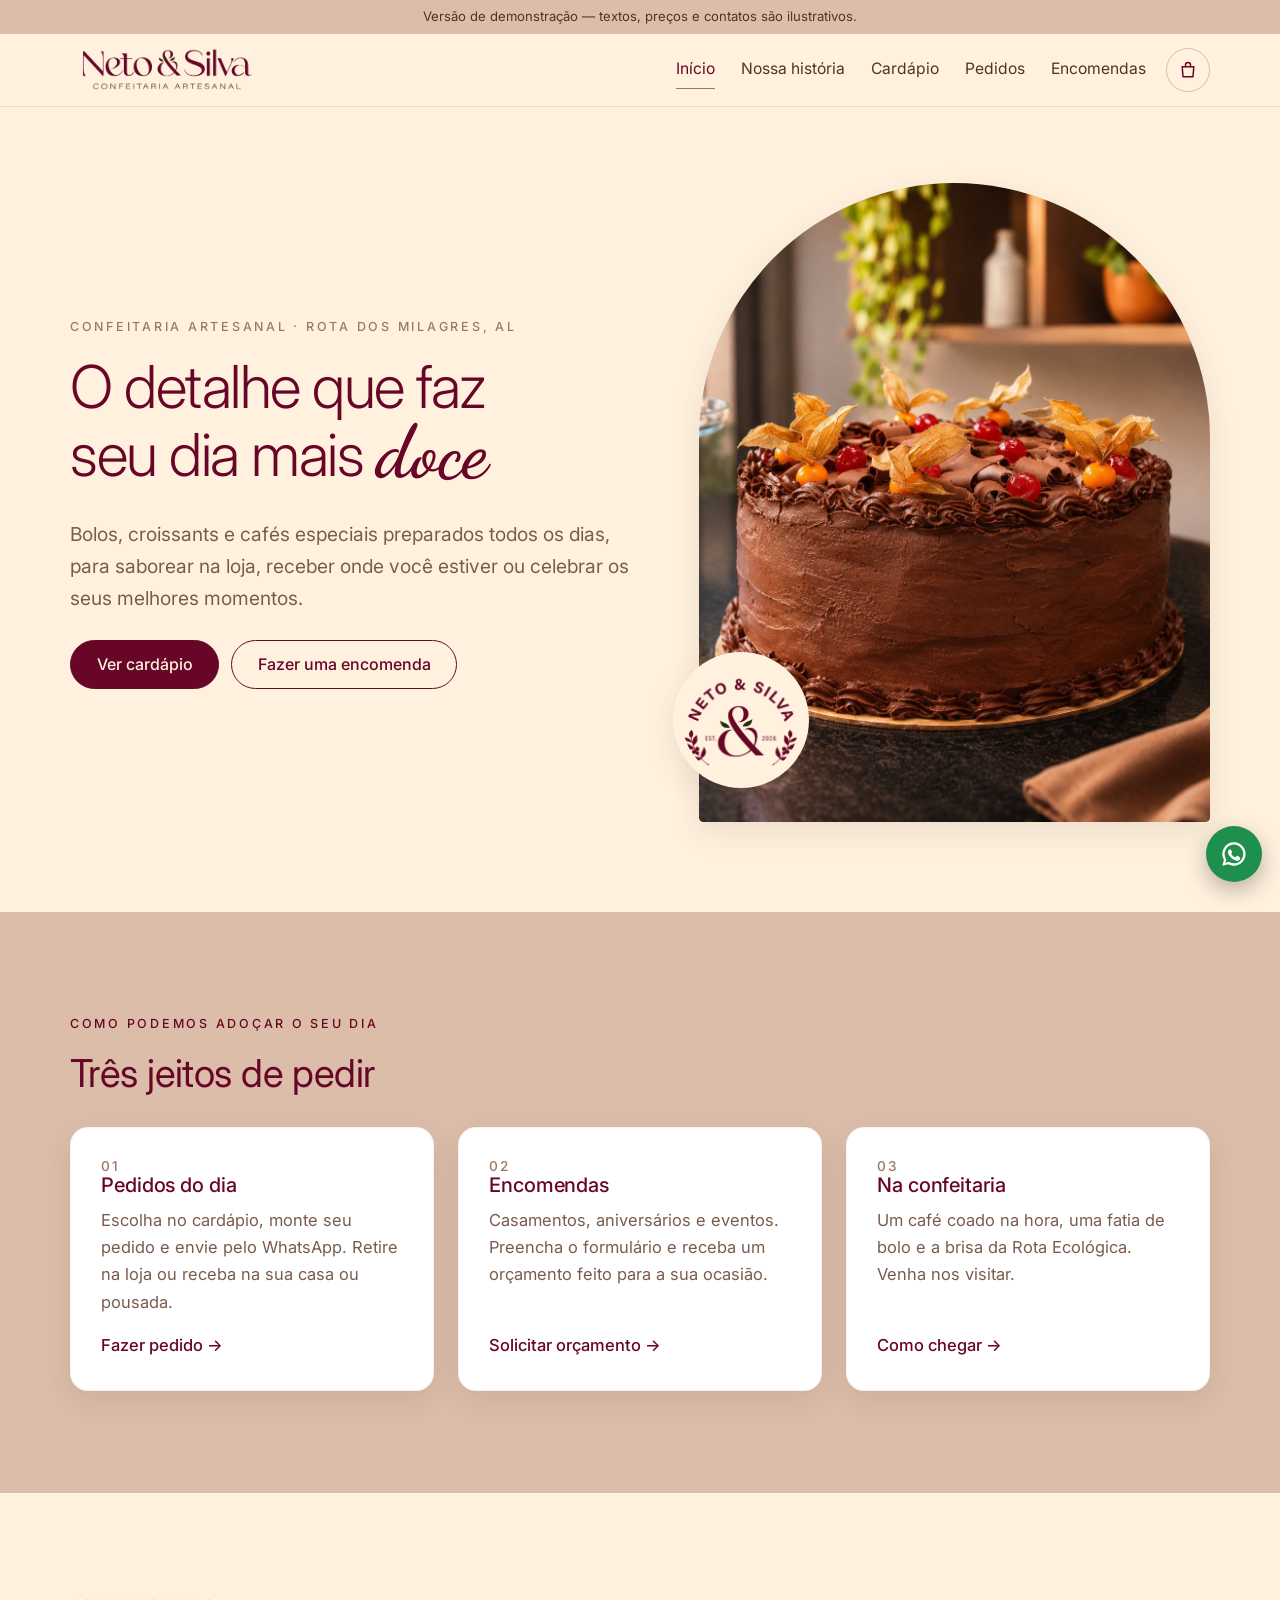
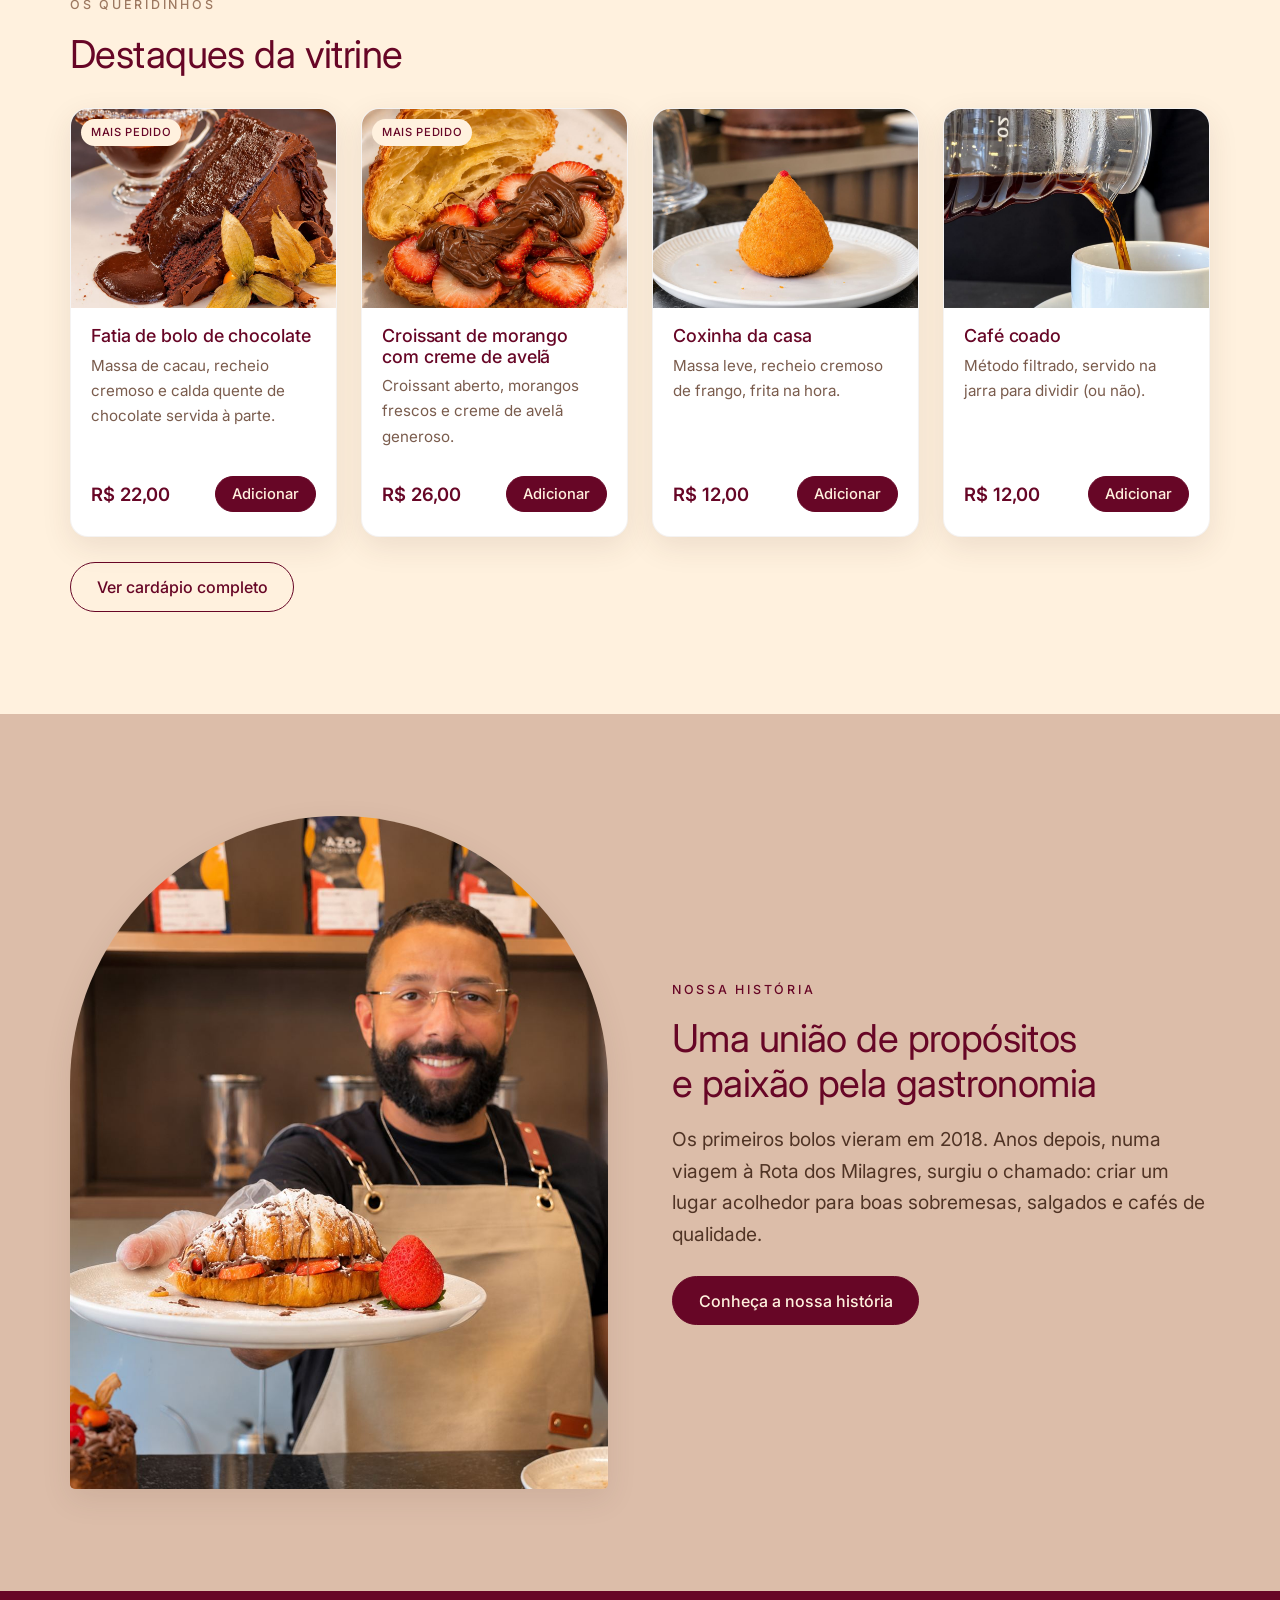
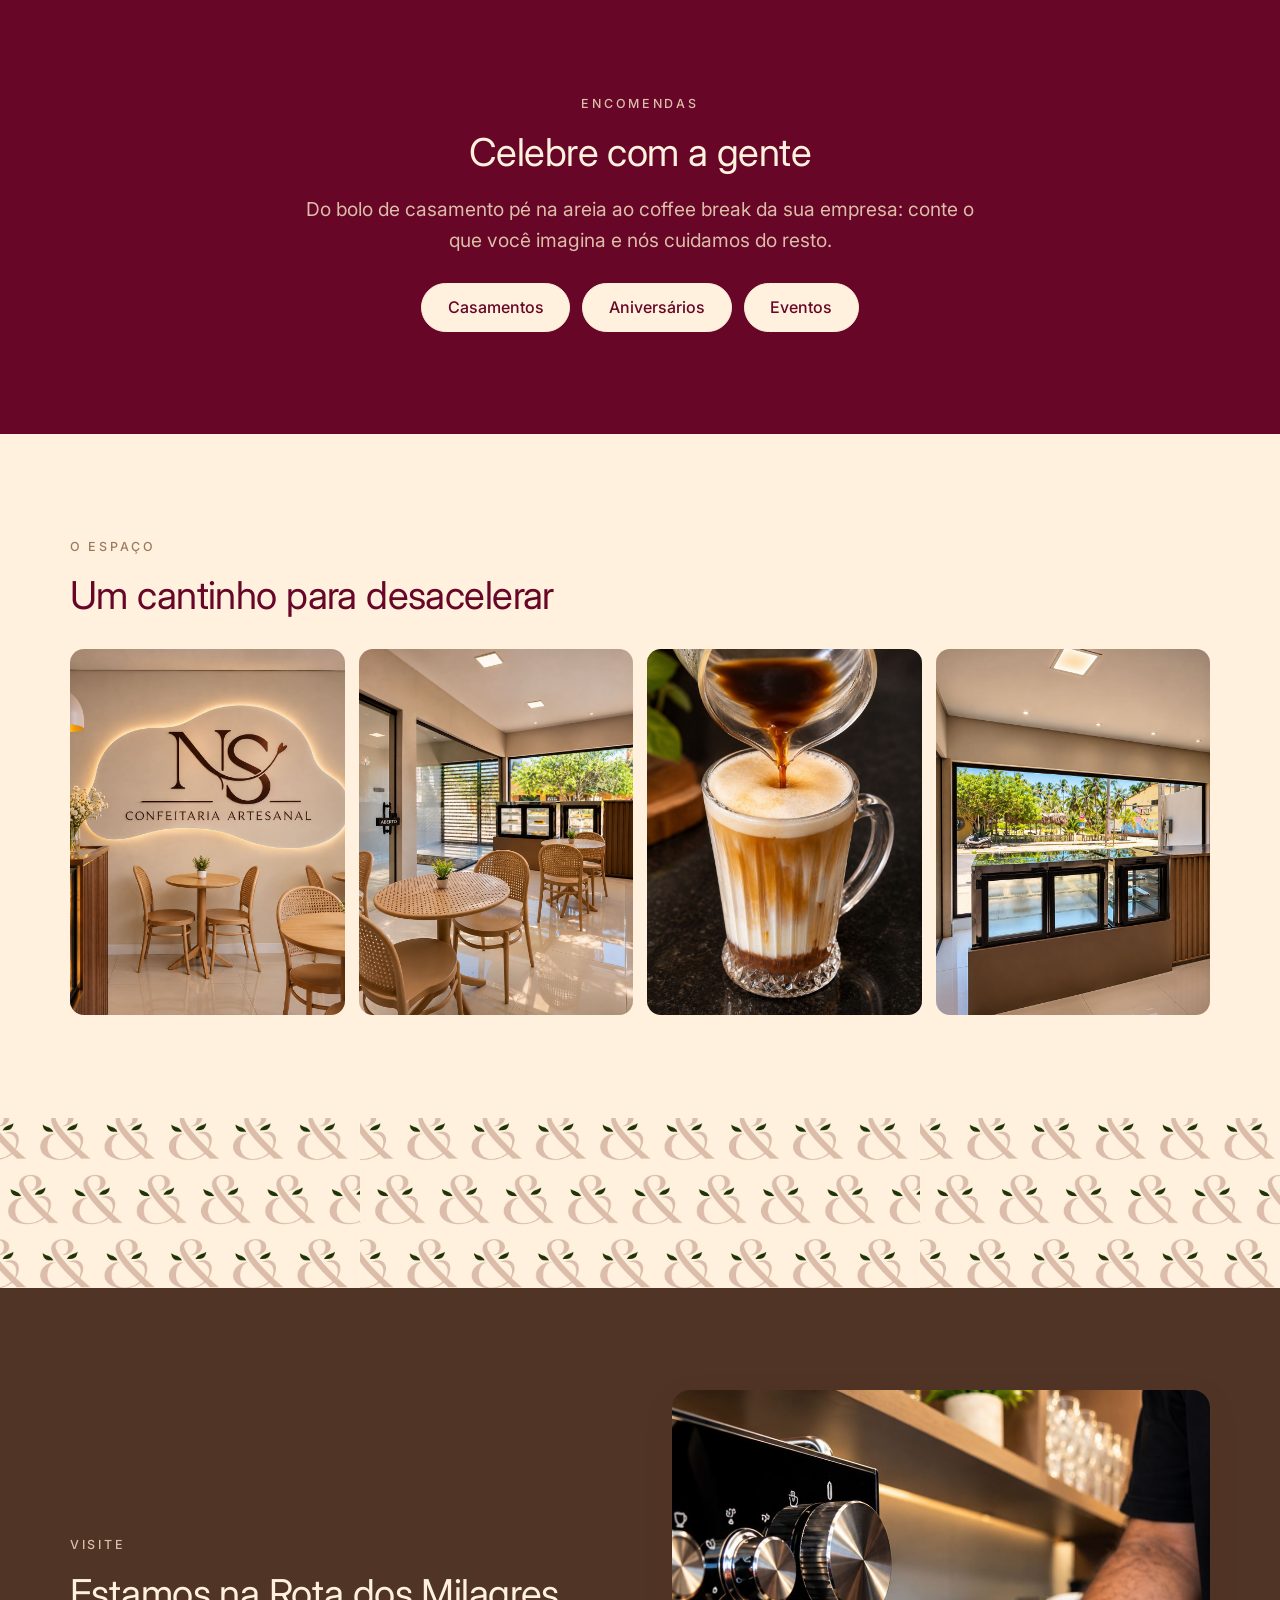
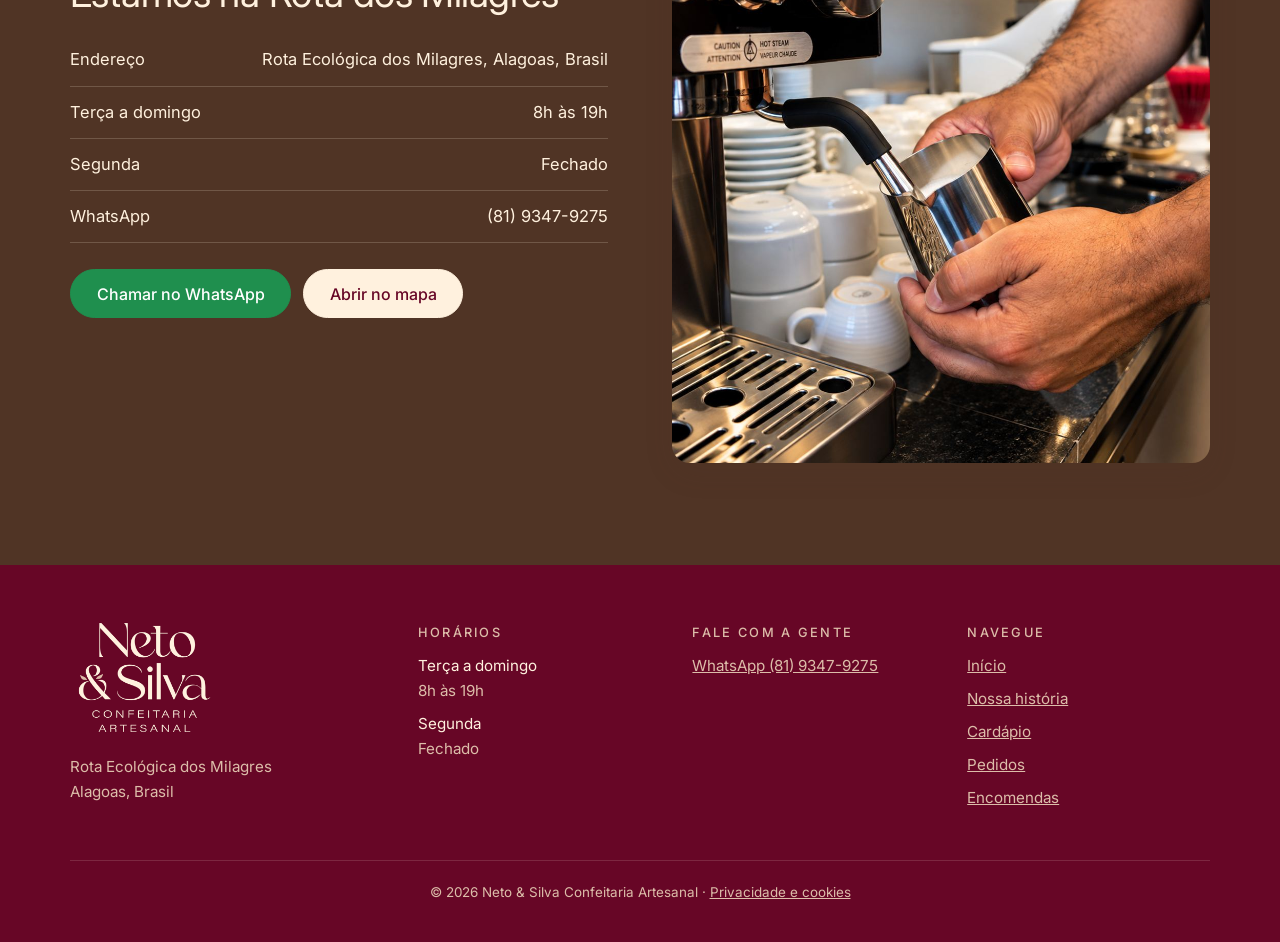
==== index.html @ ace1dc16 "Prévia do site Neto & Silva para aprovação Co-Authored-By: Claude <noreply@anthropic.com>" ====
<!DOCTYPE html>
<html lang="pt-BR">
<head>
  <meta charset="utf-8">
  <meta name="viewport" content="width=device-width, initial-scale=1">
  <meta name="robots" content="noindex, nofollow">
  <title>Neto &amp; Silva — Confeitaria Artesanal na Rota dos Milagres</title>
  <meta name="description" content="Confeitaria artesanal na Rota Ecológica dos Milagres, Alagoas. Bolos, croissants, cafés especiais, pedidos pelo WhatsApp e encomendas para casamentos, aniversários e eventos.">
  <meta property="og:title" content="Neto &amp; Silva — Confeitaria Artesanal">
  <meta property="og:description" content="O detalhe que faz seu dia mais doce. Bolos recheados, salgados e cafés na Rota dos Milagres.">
  <meta property="og:image" content="assets/img/bolo-decorado.jpg">
  <link rel="icon" href="assets/img/marca/selo-creme.png">
  <link rel="preconnect" href="https://fonts.googleapis.com">
  <link rel="preconnect" href="https://fonts.gstatic.com" crossorigin>
  <link href="https://fonts.googleapis.com/css2?family=Dancing+Script:wght@500;600&family=Inter:wght@300;400;500;600&display=swap" rel="stylesheet">
  <link rel="stylesheet" href="css/style.css">
</head>
<body data-pagina="inicio">
  <div id="cabecalho"></div>

  <main>
    <section class="hero">
      <div class="container hero__grade">
        <div>
          <p class="sobretitulo">Confeitaria artesanal · Rota dos Milagres, AL</p>
          <h1>O detalhe que faz seu dia mais <span class="script">doce</span></h1>
          <p class="lead">Bolos, croissants e cafés especiais preparados todos os dias, para saborear na loja, receber onde você estiver ou celebrar os seus melhores momentos.</p>
          <div class="botoes">
            <a class="btn" href="cardapio.html">Ver cardápio</a>
            <a class="btn btn--contorno" href="encomendas.html">Fazer uma encomenda</a>
          </div>
        </div>
        <div class="hero__foto">
          <img src="assets/img/bolo-decorado.jpg" alt="Bolo de chocolate decorado com frutas na vitrine da confeitaria" width="1199" height="1312">
          <img class="hero__selo" src="assets/img/marca/selo-creme.png" alt="" width="136" height="136">
        </div>
      </div>
    </section>

    <section class="secao secao--areia">
      <div class="container">
        <p class="sobretitulo">Como podemos adoçar o seu dia</p>
        <h2>Três jeitos de pedir</h2>
        <div class="grade grade--3" style="margin-top:32px">
          <a class="caminho" href="pedidos.html">
            <span class="caminho__num">01</span>
            <h3>Pedidos do dia</h3>
            <p>Escolha no cardápio, monte seu pedido e envie pelo WhatsApp. Retire na loja ou receba na sua casa ou pousada.</p>
            <span class="caminho__link">Fazer pedido →</span>
          </a>
          <a class="caminho" href="encomendas.html">
            <span class="caminho__num">02</span>
            <h3>Encomendas</h3>
            <p>Casamentos, aniversários e eventos. Preencha o formulário e receba um orçamento feito para a sua ocasião.</p>
            <span class="caminho__link">Solicitar orçamento →</span>
          </a>
          <a class="caminho" href="#visite">
            <span class="caminho__num">03</span>
            <h3>Na confeitaria</h3>
            <p>Um café coado na hora, uma fatia de bolo e a brisa da Rota Ecológica. Venha nos visitar.</p>
            <span class="caminho__link">Como chegar →</span>
          </a>
        </div>
      </div>
    </section>

    <section class="secao">
      <div class="container">
        <p class="sobretitulo">Os queridinhos</p>
        <h2>Destaques da vitrine</h2>
        <div id="destaques" class="grade grade--produtos" style="margin-top:32px"></div>
        <div class="botoes"><a class="btn btn--contorno" href="cardapio.html">Ver cardápio completo</a></div>
      </div>
    </section>

    <section class="secao secao--areia">
      <div class="container duas-colunas">
        <img class="arco" src="assets/img/retrato-confeiteiro.jpg" alt="Confeiteiro da Neto &amp; Silva apresentando um croissant com morangos" loading="lazy">
        <div>
          <p class="sobretitulo">Nossa história</p>
          <h2>Uma união de propósitos e paixão pela gastronomia</h2>
          <p class="lead">Os primeiros bolos vieram em 2018. Anos depois, numa viagem à Rota dos Milagres, surgiu o chamado: criar um lugar acolhedor para boas sobremesas, salgados e cafés de qualidade.</p>
          <div class="botoes"><a class="btn" href="historia.html">Conheça a nossa história</a></div>
        </div>
      </div>
    </section>

    <section class="secao secao--cacau">
      <div class="container centro">
        <p class="sobretitulo">Encomendas</p>
        <h2>Celebre com a gente</h2>
        <p class="lead">Do bolo de casamento pé na areia ao coffee break da sua empresa: conte o que você imagina e nós cuidamos do resto.</p>
        <div class="botoes">
          <a class="btn btn--claro" href="encomendas.html#casamento">Casamentos</a>
          <a class="btn btn--claro" href="encomendas.html#aniversario">Aniversários</a>
          <a class="btn btn--claro" href="encomendas.html#eventos">Eventos</a>
        </div>
      </div>
    </section>

    <section class="secao">
      <div class="container">
        <p class="sobretitulo">O espaço</p>
        <h2>Um cantinho para desacelerar</h2>
        <div class="galeria" style="margin-top:32px">
          <img src="assets/img/parede-ns.jpg" alt="Salão da confeitaria com o letreiro NS Confeitaria Artesanal" loading="lazy">
          <img src="assets/img/salao.jpg" alt="Mesas do salão com vista para o jardim" loading="lazy">
          <img src="assets/img/cafe-latte.jpg" alt="Café sendo servido em um latte" loading="lazy">
          <img src="assets/img/fachada.jpg" alt="Vitrine da confeitaria com vista para os coqueiros" loading="lazy">
        </div>
      </div>
    </section>

    <div class="faixa-estampa" role="presentation"></div>

    <section class="secao secao--grao" id="visite">
      <div class="container duas-colunas">
        <div>
          <p class="sobretitulo">Visite</p>
          <h2>Estamos na Rota dos Milagres</h2>
          <ul class="info-lista" id="info-visita"></ul>
          <div class="botoes">
            <a class="btn btn--whats" data-whats="Olá! Vim pelo site e gostaria de uma informação.">Chamar no WhatsApp</a>
            <a class="btn btn--claro" id="link-mapa" hidden target="_blank" rel="noopener">Abrir no mapa</a>
          </div>
        </div>
        <img src="assets/img/barista.jpg" alt="Barista preparando leite vaporizado na máquina de espresso" loading="lazy">
      </div>
    </section>
  </main>

  <div id="rodape"></div>
  <a id="barra-pedido" class="barra-pedido" href="pedidos.html" hidden><span data-resumo></span><span>Ver pedido</span></a>

  <script src="js/config.js"></script>
  <script src="js/data/cardapio.js"></script>
  <script src="js/app.js"></script>
  <script src="js/medicao.js"></script>
  <script src="js/cardapio.js"></script>
  <script>
    document.addEventListener("ns:pronto", () => {
      const c = NS.config;
      document.getElementById("info-visita").innerHTML =
        `<li><span>Endereço</span><span>${NS.esc(c.endereco.linha1)}, ${NS.esc(c.endereco.linha2)}</span></li>` +
        c.horarios.map((h) => `<li><span>${NS.esc(h.dias)}</span><span>${NS.esc(h.horas)}</span></li>`).join("") +
        `<li><span>WhatsApp</span><span>${NS.esc(c.contato.whatsappExibicao)}</span></li>`;
      const mapa = document.getElementById("link-mapa");
      if (c.endereco.mapaUrl) { mapa.href = c.endereco.mapaUrl; mapa.hidden = false; }
    });
  </script>
</body>
</html>
---- css/style.css ----
/* ==========================================================================
   Neto & Silva Confeitaria Artesanal — estilos
   Paleta, tipografia e logotipo conforme o Manual de Marca 2026
   (Studio Mari Cyrilo). Detalhes e substituições em docs/IDENTIDADE-VISUAL.md.
   ========================================================================== */
:root {
  /* Paleta oficial */
  --cereja: #670626;     /* Licor de Cereja — cor principal */
  --grao: #503425;       /* Grão Tostado */
  --latte: #9d7961;      /* Caffè Latte */
  --rosa: #dcbda9;       /* Merengue de Rosas */
  --creme: #fff1de;      /* Creme de Baunilha */
  /* Derivadas */
  --papel: var(--creme); /* fundo das páginas (igual ao fundo do logo) */
  --texto: var(--grao);
  --texto-suave: #7a5c4d;
  --verde-whats: #1f8f4e;
  --erro: #a3341f;

  /* Manual: Acumin Variable Concept (Adobe Fonts). Enquanto não houver kit
     da Adobe, o site usa Inter, a alternativa gratuita mais próxima. */
  --fonte-titulo: "acumin-variable-concept", "Inter", system-ui, -apple-system, "Segoe UI", sans-serif;
  --fonte-texto: "acumin-variable-concept", "Inter", system-ui, -apple-system, "Segoe UI", sans-serif;
  --fonte-destaque: "Dancing Script", cursive;

  --raio: 18px;
  --sombra: 0 10px 30px rgba(80, 52, 37, .10);
  --largura: 1140px;
}

*, *::before, *::after { box-sizing: border-box; }
html { scroll-behavior: smooth; }
body {
  margin: 0;
  background: var(--papel);
  color: var(--texto);
  font-family: var(--fonte-texto);
  font-size: 16.5px;
  line-height: 1.65;
  -webkit-font-smoothing: antialiased;
}
img { max-width: 100%; height: auto; display: block; }
a { color: var(--cereja); }
h1, h2, h3 { font-family: var(--fonte-titulo); font-weight: 400; line-height: 1.15; letter-spacing: -.015em; color: var(--cereja); margin: 0 0 .5em; text-wrap: balance; }
h1 { font-size: clamp(2.2rem, 5.2vw, 3.7rem); font-weight: 300; letter-spacing: -.025em; }
.script { font-family: var(--fonte-destaque); font-weight: 600; font-size: 1.25em; letter-spacing: 0; line-height: .8; }
h2 { font-size: clamp(1.7rem, 3.4vw, 2.4rem); }
h3 { font-size: 1.25rem; font-weight: 500; letter-spacing: -.005em; }
p { margin: 0 0 1em; }
:focus-visible { outline: 3px solid var(--rosa); outline-offset: 3px; border-radius: 6px; }

.container { width: min(100% - 40px, var(--largura)); margin-inline: auto; }
.secao { padding: clamp(56px, 8vw, 104px) 0; }
.secao--areia { background: var(--rosa); }
.secao--cacau, .secao--grao { background: var(--cereja); color: var(--creme); }
.secao--grao { background: var(--grao); }
.secao--cacau h2, .secao--cacau h3, .secao--grao h2, .secao--grao h3 { color: var(--creme); }
.secao--grao .sobretitulo { color: var(--rosa); }
.faixa-estampa { height: clamp(90px, 14vw, 170px); background: url(../assets/img/marca/estampa-e-comercial.jpg) center / 560px auto; }
.sobretitulo { font-size: .78rem; letter-spacing: .22em; text-transform: uppercase; color: var(--latte); font-weight: 500; margin-bottom: 1rem; }
.secao--cacau .sobretitulo { color: var(--rosa); }
.lead { font-size: 1.2rem; color: var(--texto-suave); max-width: 56ch; }
.secao--cacau .lead, .secao--grao .lead { color: var(--rosa); }
.centro { text-align: center; }
.centro .lead { margin-inline: auto; }

/* ------------------------------------------------------------------ botões */
.btn {
  display: inline-flex; align-items: center; justify-content: center; gap: .5em;
  padding: .85em 1.6em; border-radius: 999px; border: 1.5px solid var(--cereja);
  background: var(--cereja); color: var(--creme); font: 500 1rem var(--fonte-texto);
  text-decoration: none; cursor: pointer; transition: transform .15s, background .15s;
}
.btn:hover { background: var(--grao); border-color: var(--grao); transform: translateY(-1px); }
.btn--contorno { background: transparent; color: var(--cereja); }
.btn--contorno:hover { background: var(--cereja); color: var(--creme); border-color: var(--cereja); }
.btn--claro { background: var(--creme); color: var(--cereja); border-color: var(--creme); }
.btn--claro:hover { background: #fff; border-color: #fff; }
.btn--whats { background: var(--verde-whats); border-color: var(--verde-whats); color: #fff; }
.btn--whats:hover { background: #187a41; border-color: #187a41; }
.btn--bloco { width: 100%; }
.btn[disabled] { opacity: .5; cursor: not-allowed; transform: none; }
.botoes { display: flex; flex-wrap: wrap; gap: 12px; margin-top: 1.6rem; }
.centro .botoes { justify-content: center; }

/* --------------------------------------------------------------- cabeçalho */
.faixa-demo { background: var(--rosa); color: #2c1a12; text-align: center; font-size: .82rem; padding: 6px 12px; }
.topo { position: sticky; top: 0; z-index: 50; background: var(--papel); border-bottom: 1px solid rgba(80, 52, 37, .1); }
.topo__linha { display: flex; align-items: center; gap: 20px; min-height: 72px; }
.marca { display: block; margin-right: auto; padding: 6px 0; }
.marca img { height: 50px; width: auto; }
.nav { display: flex; gap: 26px; }
.nav a { color: var(--texto); text-decoration: none; font-size: .98rem; padding: 6px 0; border-bottom: 1.5px solid transparent; }
.nav a:hover, .nav a[aria-current="page"] { border-color: var(--latte); color: var(--cereja); }
.sacola { position: relative; display: grid; place-items: center; width: 44px; height: 44px; border-radius: 50%; color: var(--cereja); border: 1.5px solid rgba(80, 52, 37, .25); }
.sacola__n { position: absolute; top: -5px; right: -5px; min-width: 20px; height: 20px; padding: 0 5px; border-radius: 10px; background: var(--cereja); color: #fff; font-size: .72rem; display: grid; place-items: center; }
.sacola__n[hidden] { display: none; }
.menu-btn { display: none; width: 44px; height: 44px; border: 0; background: none; cursor: pointer; padding: 11px; order: 3; }
.menu-btn span { display: block; height: 2px; background: var(--cereja); margin: 5px 0; border-radius: 2px; }

@media (max-width: 860px) {
  .menu-btn { display: block; }
  .nav { display: none; position: absolute; left: 0; right: 0; top: 100%; flex-direction: column; gap: 0; background: var(--papel); border-bottom: 1px solid rgba(80, 52, 37, .12); padding: 8px 20px 16px; }
  .topo--aberto .nav { display: flex; }
  .nav a { padding: 13px 0; border-bottom: 1px solid rgba(80, 52, 37, .08); }
}

/* -------------------------------------------------------------------- hero */
.hero { padding: clamp(36px, 6vw, 80px) 0 clamp(48px, 7vw, 96px); overflow: hidden; }
.hero__grade { display: grid; grid-template-columns: 1.05fr .95fr; gap: clamp(28px, 5vw, 72px); align-items: center; }
.hero__foto { position: relative; }
.hero__foto > img:first-child { width: 100%; aspect-ratio: 4 / 5; object-fit: cover; border-radius: 999px 999px var(--raio) var(--raio); box-shadow: var(--sombra); }
.hero__selo { position: absolute; left: -26px; bottom: 34px; width: 136px; height: 136px; border-radius: 50%; box-shadow: var(--sombra); background: var(--creme); padding: 9px; }
@media (max-width: 860px) {
  .hero__grade { grid-template-columns: 1fr; }
  .hero__foto { max-width: 420px; margin-inline: auto; }
  .hero__selo { left: -8px; width: 96px; height: 96px; }
}

.pagina-topo { background: var(--cereja); color: var(--creme); padding: clamp(44px, 7vw, 84px) 0; }
.pagina-topo h1 { color: var(--creme); font-size: clamp(2.3rem, 5vw, 3.6rem); }
.pagina-topo .lead { color: var(--rosa); margin-bottom: 0; }
.pagina-topo .sobretitulo { color: var(--rosa); }

/* ------------------------------------------------------------------ grades */
.grade { display: grid; gap: 24px; }
.grade--3 { grid-template-columns: repeat(3, 1fr); }
.grade--2 { grid-template-columns: repeat(2, 1fr); }
.grade--produtos { grid-template-columns: repeat(auto-fill, minmax(250px, 1fr)); }
@media (max-width: 860px) { .grade--3, .grade--2 { grid-template-columns: 1fr; } }

.caminho { display: flex; flex-direction: column; background: #fff; border-radius: var(--raio); padding: 30px; text-decoration: none; color: inherit; box-shadow: var(--sombra); border: 1px solid rgba(80, 52, 37, .06); transition: transform .2s; }
a.caminho:hover { transform: translateY(-4px); }
.caminho__num { font: 500 .85rem var(--fonte-titulo); color: var(--latte); letter-spacing: .14em; }
.caminho p { color: var(--texto-suave); flex: 1; }
.caminho__link { color: var(--cereja); font-weight: 500; }

.duas-colunas { display: grid; grid-template-columns: 1fr 1fr; gap: clamp(28px, 5vw, 72px); align-items: center; }
.duas-colunas img { border-radius: var(--raio); box-shadow: var(--sombra); width: 100%; aspect-ratio: 4 / 5; object-fit: cover; }
.duas-colunas .arco { border-radius: 999px 999px var(--raio) var(--raio); }
@media (max-width: 860px) { .duas-colunas { grid-template-columns: 1fr; } .duas-colunas img { max-width: 440px; margin-inline: auto; } }

.galeria { display: grid; grid-template-columns: repeat(4, 1fr); gap: 14px; }
.galeria img { width: 100%; height: 100%; aspect-ratio: 3 / 4; object-fit: cover; border-radius: 14px; }
@media (max-width: 720px) { .galeria { grid-template-columns: repeat(2, 1fr); } }

.a-confirmar { background: #fff3d6; border-left: 4px solid #d9a441; padding: 12px 16px; border-radius: 8px; font-size: .92rem; color: #5c4514; margin: 1.2em 0; }

.linha-tempo { list-style: none; padding: 0; margin: 2em 0 0; border-left: 2px solid var(--rosa); }
.linha-tempo li { padding: 0 0 28px 26px; position: relative; }
.linha-tempo li::before { content: ""; position: absolute; left: -8px; top: 6px; width: 14px; height: 14px; border-radius: 50%; background: var(--latte); border: 3px solid var(--papel); }
.linha-tempo strong { font: 500 1.15rem var(--fonte-titulo); color: var(--cereja); display: block; }

.info-lista { list-style: none; padding: 0; margin: 0 0 1.4em; }
.info-lista li { padding: 12px 0; border-bottom: 1px solid rgba(251, 242, 228, .18); display: flex; justify-content: space-between; gap: 16px; }

/* ---------------------------------------------------------------- produtos */
.produto { background: #fff; border-radius: var(--raio); overflow: hidden; box-shadow: var(--sombra); display: flex; flex-direction: column; border: 1px solid rgba(80, 52, 37, .06); }
.produto__foto { position: relative; aspect-ratio: 4 / 3; overflow: hidden; background: var(--rosa); }
.produto__foto img { width: 100%; height: 100%; object-fit: cover; transition: transform .5s; }
.produto:hover .produto__foto img { transform: scale(1.04); }
.sem-foto { width: 100%; height: 100%; background: url(../assets/img/marca/estampa-e-comercial.jpg) center / 300px auto; }
.sem-foto span { display: none; }
.selos { position: absolute; left: 10px; top: 10px; display: flex; flex-wrap: wrap; gap: 6px; }
.selo { background: var(--creme); color: var(--cereja); font-size: .7rem; letter-spacing: .06em; text-transform: uppercase; padding: 4px 10px; border-radius: 999px; font-weight: 500; }
.produto__corpo { padding: 18px 20px 20px; display: flex; flex-direction: column; flex: 1; }
.produto h3 { font-size: 1.12rem; margin-bottom: .35em; }
.produto__desc { color: var(--texto-suave); font-size: .95rem; flex: 1; }
.produto__base { display: flex; align-items: center; justify-content: space-between; gap: 10px; margin-top: 8px; min-height: 44px; }
.produto__preco { font: 600 1.15rem var(--fonte-titulo); color: var(--cereja); white-space: nowrap; }
.produto__preco small { font: 400 .75rem var(--fonte-texto); color: var(--texto-suave); display: block; }
.produto--indisponivel { opacity: .6; }

.btn-add { padding: .55em 1.1em; font-size: .92rem; }
.passo { display: inline-flex; align-items: center; border: 1.5px solid var(--cereja); border-radius: 999px; overflow: hidden; }
.passo button { width: 38px; height: 38px; border: 0; background: none; color: var(--cereja); font-size: 1.2rem; cursor: pointer; }
.passo button:hover { background: var(--rosa); }
.passo output { min-width: 28px; text-align: center; font-weight: 500; }

.filtros { position: sticky; top: 72px; z-index: 20; background: var(--papel); padding: 14px 0; border-bottom: 1px solid rgba(80, 52, 37, .1); }
.filtros__linha { display: flex; gap: 12px; align-items: center; flex-wrap: wrap; }
.chips { display: flex; gap: 8px; overflow-x: auto; padding-bottom: 2px; flex: 1; scrollbar-width: none; }
.chip { white-space: nowrap; padding: .5em 1.1em; border-radius: 999px; border: 1.5px solid rgba(80, 52, 37, .25); background: none; color: var(--texto); font: 400 .95rem var(--fonte-texto); cursor: pointer; }
.chip[aria-pressed="true"] { background: var(--cereja); border-color: var(--cereja); color: var(--creme); }
.busca { padding: .6em 1.1em; border-radius: 999px; border: 1.5px solid rgba(80, 52, 37, .25); background: #fff; font: 400 .95rem var(--fonte-texto); min-width: 210px; color: var(--texto); }
@media (max-width: 620px) { .chips, .busca { flex: 1 1 100%; } }
.categoria-titulo { margin: 44px 0 20px; scroll-margin-top: 150px; }
.vazio { text-align: center; padding: 56px 0; color: var(--texto-suave); }

.barra-pedido { position: fixed; left: 50%; bottom: 18px; transform: translateX(-50%); z-index: 40; width: min(100% - 28px, 520px); background: var(--cereja); color: var(--creme); border-radius: 999px; padding: 12px 14px 12px 24px; display: flex; align-items: center; justify-content: space-between; gap: 12px; box-shadow: 0 12px 30px rgba(0, 0, 0, .28); text-decoration: none; }
.barra-pedido[hidden] { display: none; }
.barra-pedido span:last-child { background: var(--creme); color: var(--cereja); border-radius: 999px; padding: .5em 1.1em; font-weight: 500; }

/* ----------------------------------------------------------------- pedidos */
.pedido-grade { display: grid; grid-template-columns: 1.1fr .9fr; gap: 32px; align-items: start; }
@media (max-width: 860px) { .pedido-grade { grid-template-columns: 1fr; } }
.cartao { background: #fff; border-radius: var(--raio); padding: clamp(20px, 3vw, 32px); box-shadow: var(--sombra); border: 1px solid rgba(80, 52, 37, .06); }
.cartao + .cartao { margin-top: 24px; }
.linha-item { display: grid; grid-template-columns: 64px 1fr auto; gap: 14px; align-items: center; padding: 14px 0; border-bottom: 1px solid rgba(80, 52, 37, .08); }
.linha-item .produto__foto, .linha-item__foto { width: 64px; height: 64px; border-radius: 12px; overflow: hidden; }
.linha-item__foto img, .linha-item__foto .sem-foto { width: 100%; height: 100%; object-fit: cover; }
.linha-item__foto .sem-foto span { font-size: 1rem; }
.linha-item__nome { font-weight: 500; line-height: 1.3; }
.linha-item__preco { color: var(--texto-suave); font-size: .9rem; }
.total { display: flex; justify-content: space-between; align-items: baseline; padding-top: 18px; font: 600 1.3rem var(--fonte-titulo); color: var(--cereja); }
.nota { font-size: .88rem; color: var(--texto-suave); }

/* ------------------------------------------------------------- formulários */
.form-secao { border: 0; padding: 0; margin: 0 0 30px; }
.form-secao legend { font: 500 1.2rem var(--fonte-titulo); color: var(--cereja); padding: 0; margin-bottom: 14px; }
.campos { display: grid; grid-template-columns: 1fr 1fr; gap: 16px 18px; }
.campo { grid-column: 1 / -1; }
.campo--meia { grid-column: auto; }
@media (max-width: 620px) { .campo--meia { grid-column: 1 / -1; } }
.campo > label, .campo__rotulo { display: block; font-weight: 500; font-size: .95rem; margin-bottom: 6px; }
.obrig { color: var(--erro); }
.campo input[type="text"], .campo input[type="tel"], .campo input[type="email"], .campo input[type="number"],
.campo input[type="date"], .campo input[type="time"], .campo select, .campo textarea {
  width: 100%; padding: .75em .9em; border-radius: 12px; border: 1.5px solid rgba(80, 52, 37, .22);
  background: var(--papel); font: 400 1rem var(--fonte-texto); color: var(--texto);
}
.campo textarea { min-height: 110px; resize: vertical; }
.campo input:focus, .campo select:focus, .campo textarea:focus { outline: none; border-color: var(--latte); box-shadow: 0 0 0 3px rgba(103, 6, 38, .14); }
.campo__dica { font-size: .84rem; color: var(--texto-suave); margin-top: 5px; }
.opcoes { display: flex; flex-wrap: wrap; gap: 8px; }
.opcao { position: relative; }
.opcao input { position: absolute; opacity: 0; inset: 0; cursor: pointer; }
.opcao span { display: block; padding: .5em 1em; border-radius: 999px; border: 1.5px solid rgba(80, 52, 37, .22); font-size: .93rem; background: var(--papel); }
.opcao input:checked + span { background: var(--cereja); border-color: var(--cereja); color: var(--creme); }
.opcao input:focus-visible + span { outline: 3px solid var(--rosa); outline-offset: 2px; }
.campo--erro input, .campo--erro select, .campo--erro textarea { border-color: var(--erro); }
.campo__erro { color: var(--erro); font-size: .85rem; margin-top: 5px; }

.abas { display: grid; grid-template-columns: repeat(3, 1fr); gap: 14px; margin-bottom: 30px; }
.aba { text-align: left; background: #fff; border: 1.5px solid rgba(80, 52, 37, .14); border-radius: var(--raio); padding: 0; cursor: pointer; overflow: hidden; font: inherit; color: inherit; display: flex; flex-direction: column; }
.aba img { width: 100%; aspect-ratio: 16 / 9; object-fit: cover; }
.aba__texto { padding: 14px 18px 18px; }
.aba strong { font: 500 1.15rem var(--fonte-titulo); color: var(--cereja); display: block; margin-bottom: 2px; }
.aba small { color: var(--texto-suave); font-size: .88rem; line-height: 1.4; display: block; }
.aba[aria-selected="true"] { border-color: var(--cereja); box-shadow: 0 0 0 3px rgba(80, 52, 37, .16); }
@media (max-width: 720px) { .abas { grid-template-columns: 1fr; } .aba { flex-direction: row; align-items: center; } .aba img { width: 96px; aspect-ratio: 1; flex: none; } .aba small { display: none; } }

.aviso { background: var(--rosa); border-radius: 14px; padding: 14px 18px; font-size: .95rem; margin-bottom: 26px; }
.passos { display: grid; grid-template-columns: repeat(4, 1fr); gap: 20px; counter-reset: passo; list-style: none; padding: 0; margin: 2.4em 0 0; }
.passos li { counter-increment: passo; }
.passos li::before { content: counter(passo, decimal-leading-zero); font: 300 2rem var(--fonte-titulo); color: var(--latte); display: block; }
.passos strong { display: block; }
@media (max-width: 720px) { .passos { grid-template-columns: 1fr 1fr; } }

/* ------------------------------------------------------------------ rodapé */
.rodape { background: var(--cereja); color: var(--rosa); padding: 60px 0 26px; font-size: .95rem; }
.rodape__grade { display: grid; grid-template-columns: 1.3fr 1fr 1fr 1fr; gap: 32px; }
@media (max-width: 860px) { .rodape__grade { grid-template-columns: 1fr 1fr; } }
@media (max-width: 520px) { .rodape__grade { grid-template-columns: 1fr; } }
.rodape h2 { font: 500 .8rem var(--fonte-texto); letter-spacing: .18em; text-transform: uppercase; color: var(--rosa); margin-bottom: 1em; }
.rodape__marca { width: 170px; margin: -8px 0 14px -12px; }
.rodape ul { list-style: none; padding: 0; margin: 0; }
.rodape li { margin-bottom: 8px; }
.rodape li span { display: block; color: var(--creme); }
.rodape a { color: var(--rosa); }
.rodape a:hover { color: #fff; }
.rodape__fim { border-top: 1px solid rgba(251, 242, 228, .14); margin-top: 40px; padding-top: 20px; font-size: .84rem; text-align: center; }
.whats-flutuante { position: fixed; right: 18px; bottom: 18px; z-index: 45; width: 56px; height: 56px; border-radius: 50%; background: var(--verde-whats); color: #fff; display: grid; place-items: center; box-shadow: 0 8px 22px rgba(0, 0, 0, .28); }
.whats-flutuante svg { width: 28px; height: 28px; }
body.tem-barra .whats-flutuante { bottom: 88px; }

@media (prefers-reduced-motion: reduce) { * { transition: none !important; scroll-behavior: auto !important; } }

/* ------------------------------------------- ajustes de contraste da paleta */
.secao--areia .sobretitulo { color: var(--cereja); }
.secao--areia .lead { color: var(--grao); }
.faixa-demo { color: var(--grao); }
.marca img { height: 60px; }

/* ------------------------------------------- aviso de cookies e textos longos */
.aviso-cookies { position: fixed; left: 50%; bottom: 16px; transform: translateX(-50%); z-index: 60; width: min(100% - 24px, 720px); background: #fff; border: 1px solid rgba(80, 52, 37, .16); border-radius: var(--raio); box-shadow: 0 14px 40px rgba(0, 0, 0, .22); padding: 16px 20px; display: flex; align-items: center; gap: 16px; }
.aviso-cookies p { margin: 0; font-size: .92rem; flex: 1; }
.aviso-cookies__botoes { display: flex; gap: 8px; flex: none; }
.aviso-cookies .btn { padding: .55em 1.2em; font-size: .92rem; }
@media (max-width: 620px) { .aviso-cookies { flex-direction: column; align-items: stretch; } .aviso-cookies__botoes .btn { flex: 1; } }
.texto-longo { max-width: 760px; }
.texto-longo h2 { font-size: 1.5rem; margin-top: 1.6em; }
.rodape__fim a { text-decoration: underline; }
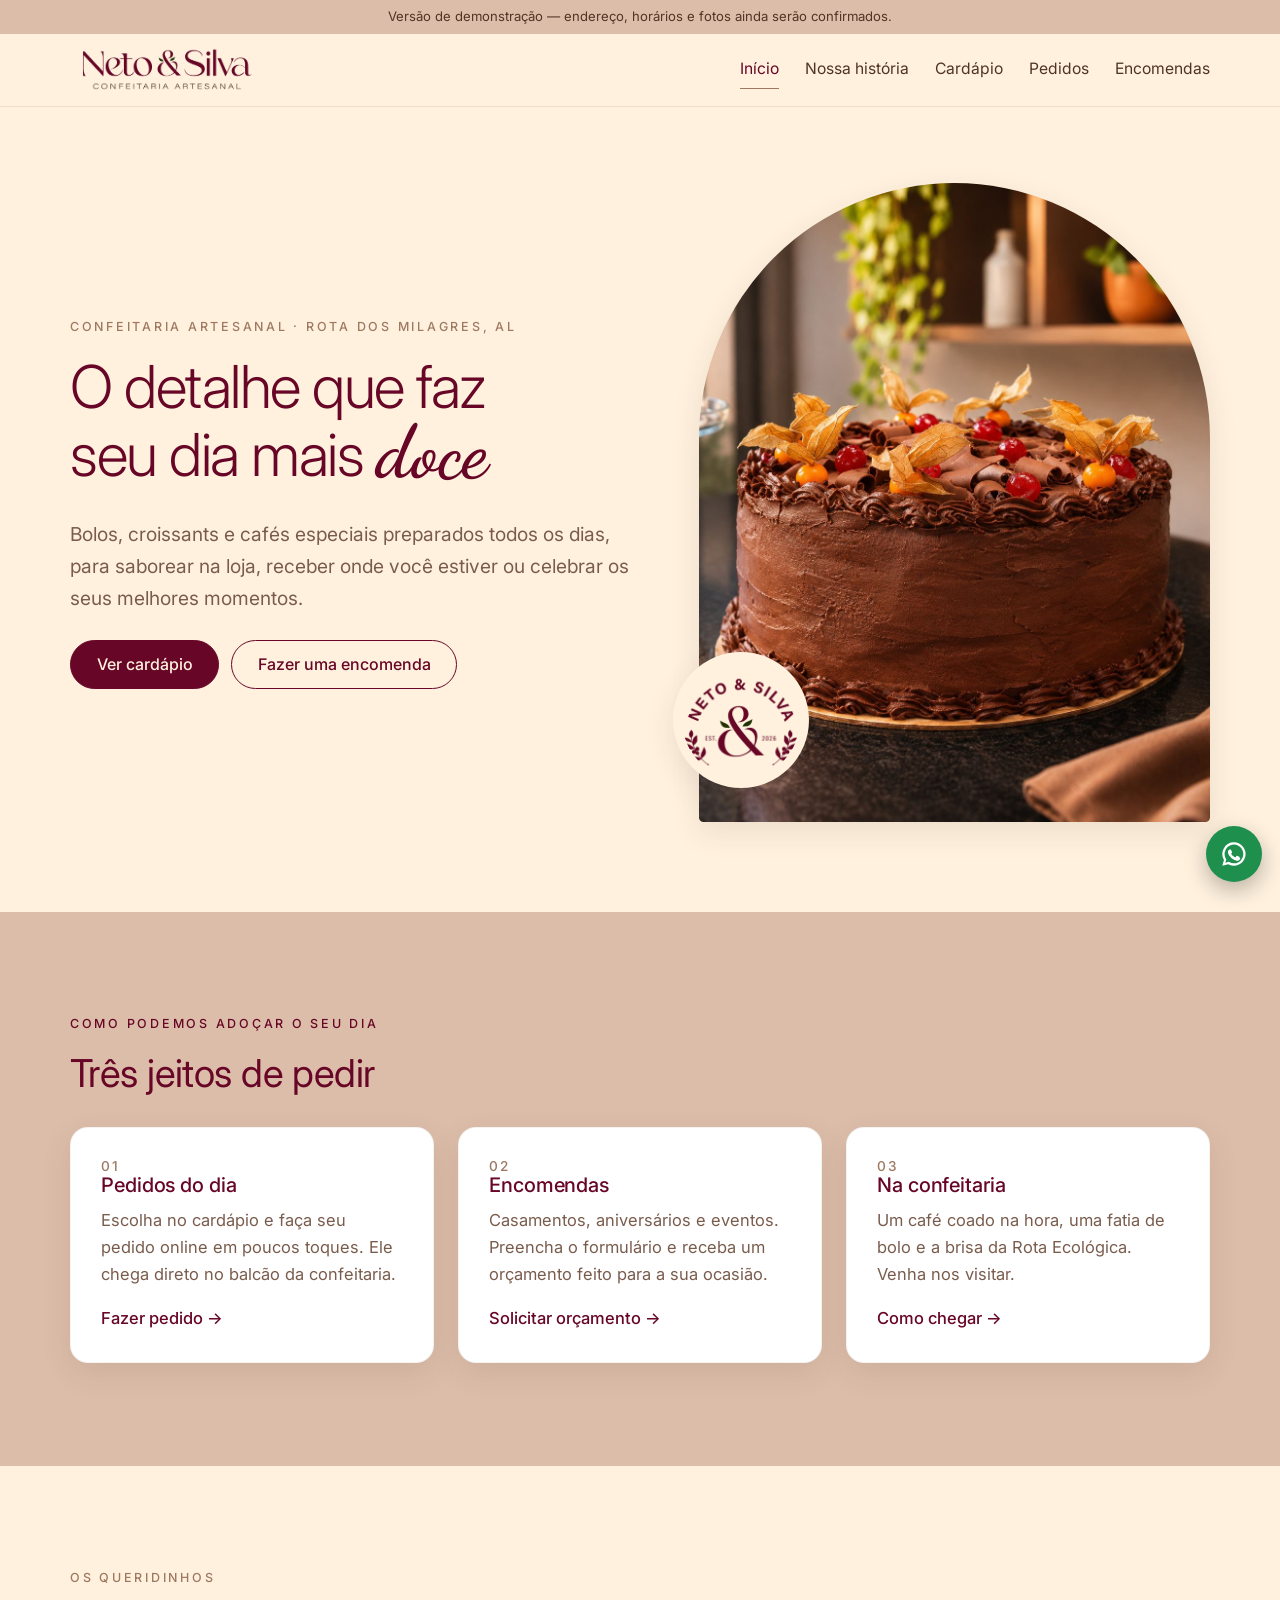
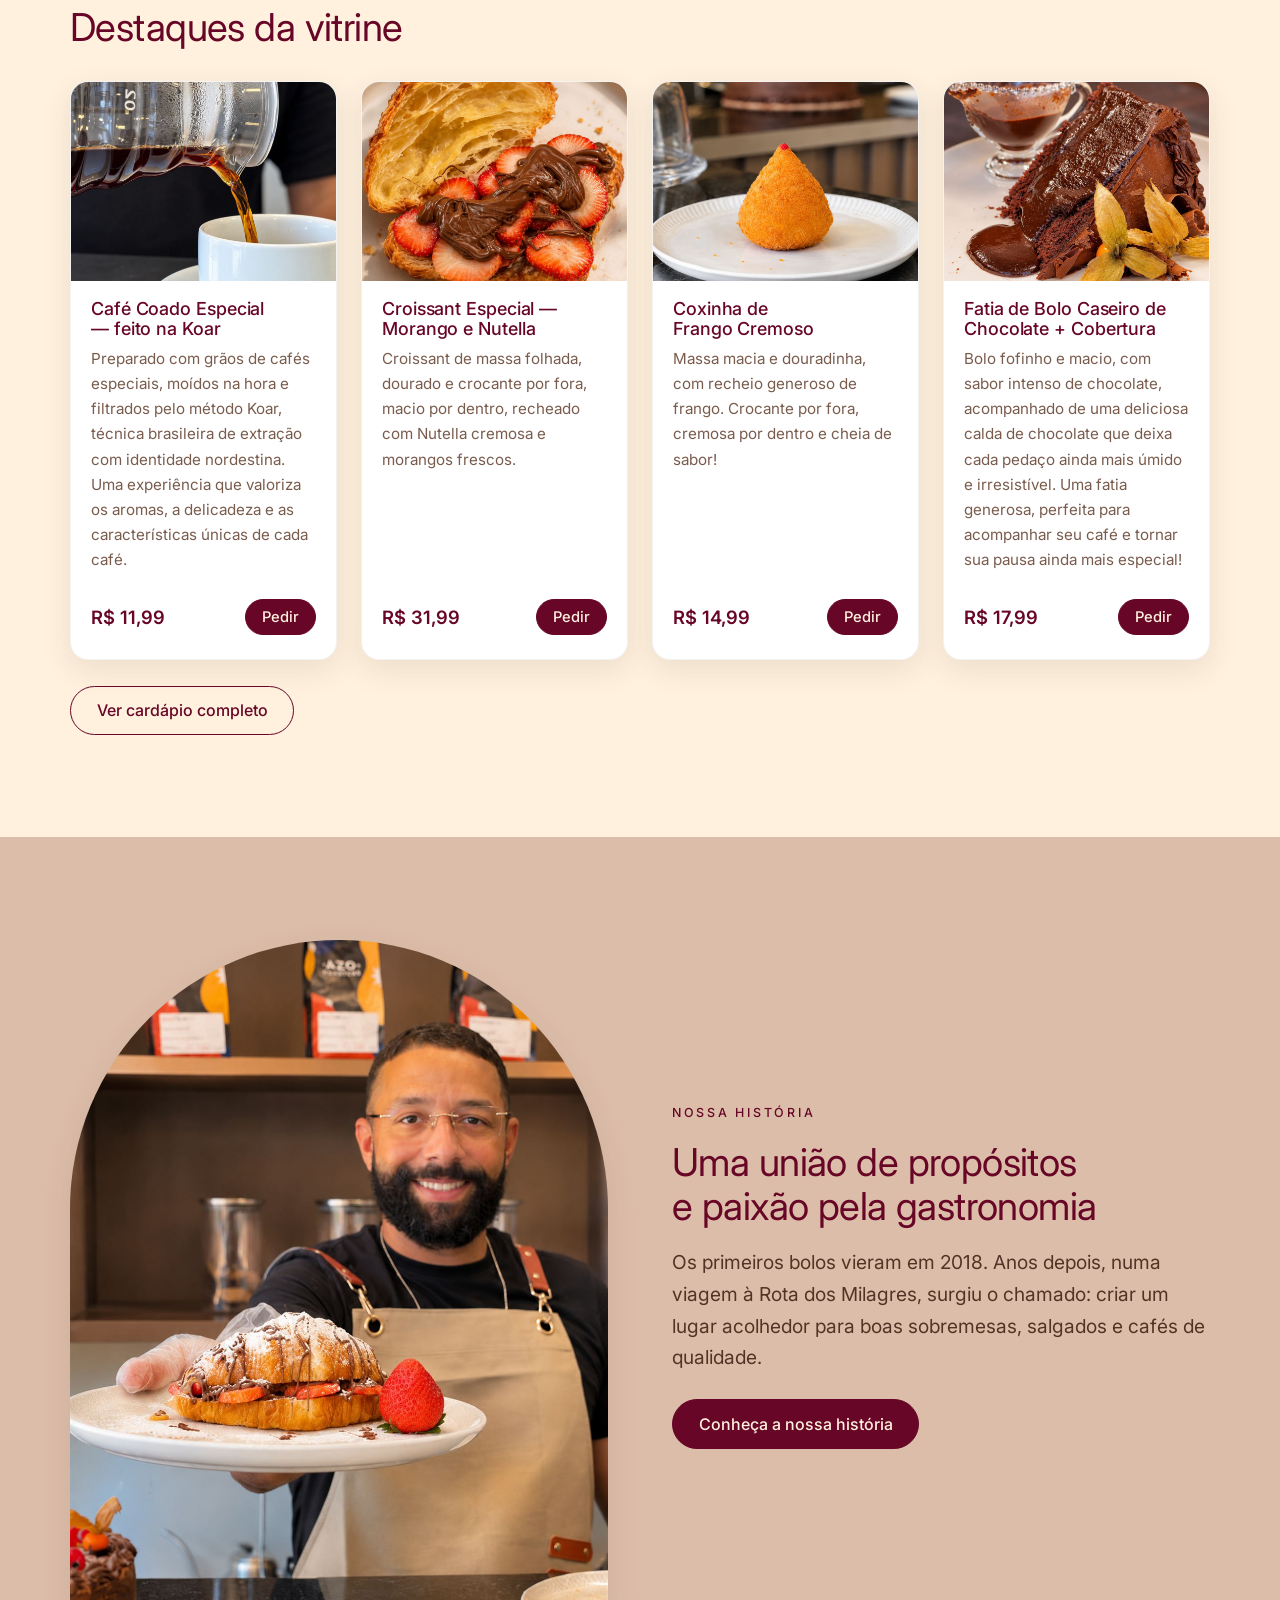
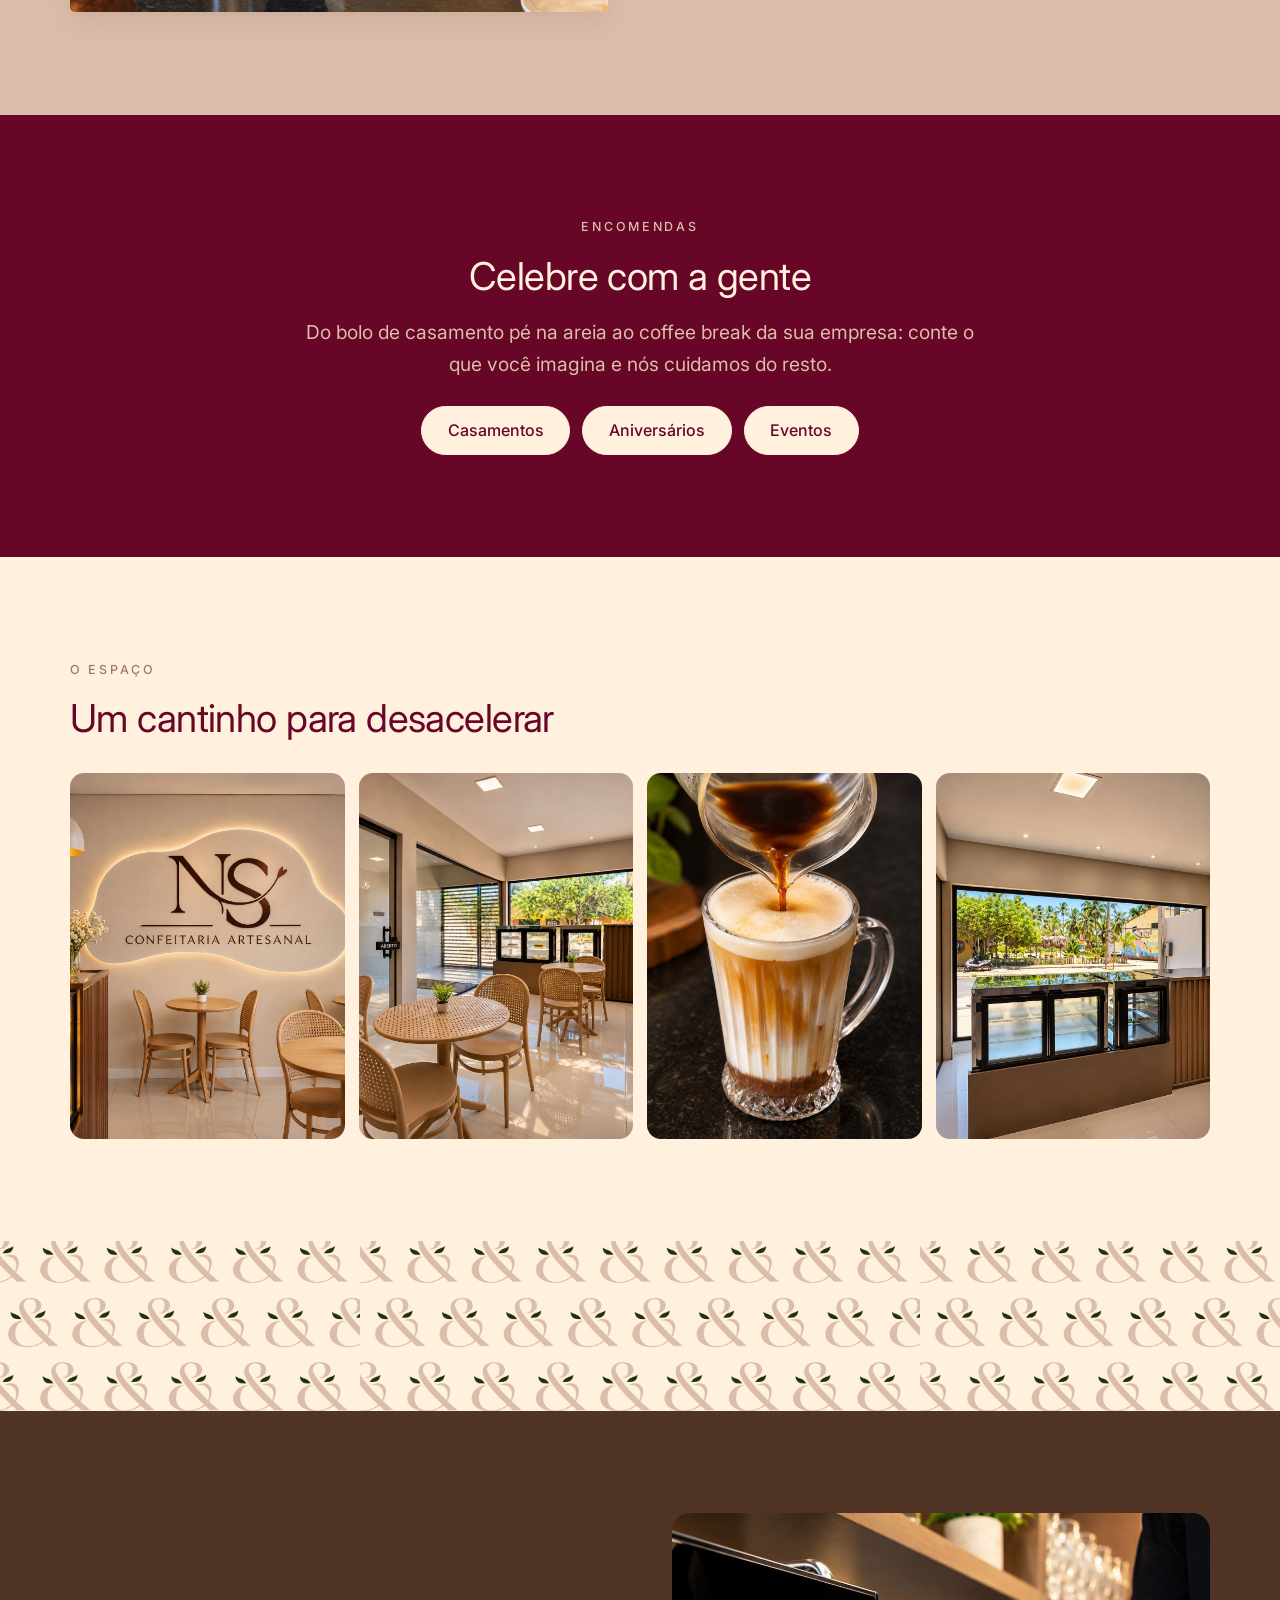
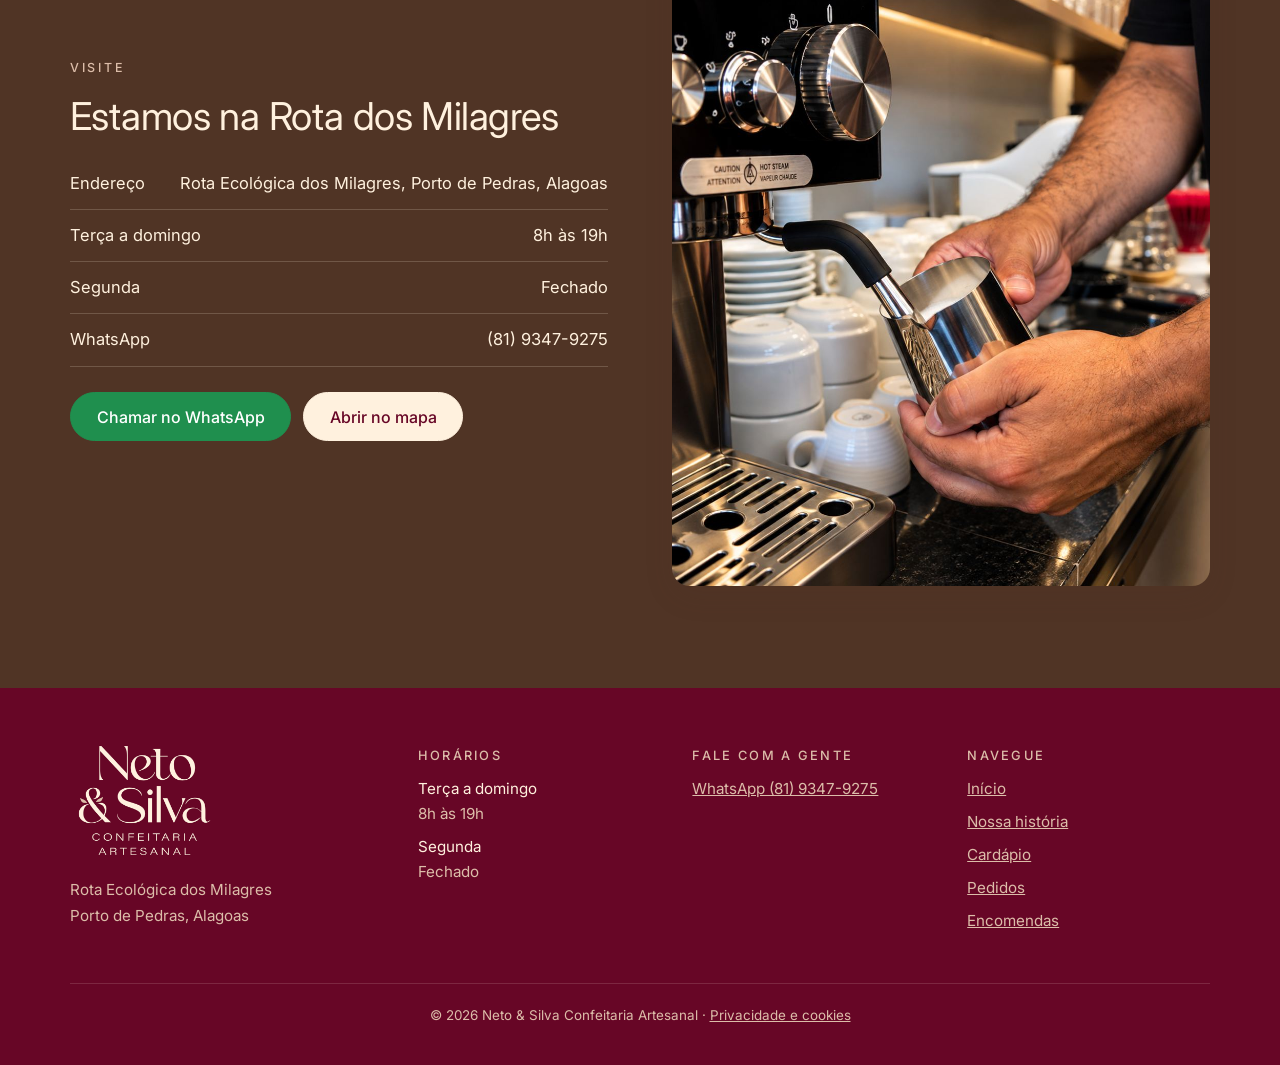
==== commit 45919838: "Atualiza a prévia: cardápio real e pedidos pelo MenuDino Co-Authored-By: Claude Fable 5.2 <noreply@a" ====
--- a/index.html
+++ b/index.html
@@ -2,14 +2,16 @@
 <html lang="pt-BR">
 <head>
   <meta charset="utf-8">
+  <meta name="robots" content="noindex, nofollow">
   <meta name="viewport" content="width=device-width, initial-scale=1">
-  <meta name="robots" content="noindex, nofollow">
   <title>Neto &amp; Silva — Confeitaria Artesanal na Rota dos Milagres</title>
-  <meta name="description" content="Confeitaria artesanal na Rota Ecológica dos Milagres, Alagoas. Bolos, croissants, cafés especiais, pedidos pelo WhatsApp e encomendas para casamentos, aniversários e eventos.">
+  <meta name="description" content="Confeitaria artesanal na Rota Ecológica dos Milagres, Alagoas. Bolos, croissants, cafés especiais, pedidos online e encomendas para casamentos, aniversários e eventos.">
   <meta property="og:title" content="Neto &amp; Silva — Confeitaria Artesanal">
   <meta property="og:description" content="O detalhe que faz seu dia mais doce. Bolos recheados, salgados e cafés na Rota dos Milagres.">
-  <meta property="og:image" content="assets/img/bolo-decorado.jpg">
-  <link rel="icon" href="assets/img/marca/selo-creme.png">
+  <meta property="og:image" content="https://netoesilvaconfeitaria.com.br/assets/img/marca/perfil.png">
+  <meta property="og:type" content="website">
+  <link rel="icon" type="image/png" href="assets/img/marca/icone-192.png">
+  <link rel="apple-touch-icon" href="assets/img/marca/icone-192.png">
   <link rel="preconnect" href="https://fonts.googleapis.com">
   <link rel="preconnect" href="https://fonts.gstatic.com" crossorigin>
   <link href="https://fonts.googleapis.com/css2?family=Dancing+Script:wght@500;600&family=Inter:wght@300;400;500;600&display=swap" rel="stylesheet">
@@ -45,7 +47,7 @@
           <a class="caminho" href="pedidos.html">
             <span class="caminho__num">01</span>
             <h3>Pedidos do dia</h3>
-            <p>Escolha no cardápio, monte seu pedido e envie pelo WhatsApp. Retire na loja ou receba na sua casa ou pousada.</p>
+            <p>Escolha no cardápio e faça seu pedido online em poucos toques. Ele chega direto no balcão da confeitaria.</p>
             <span class="caminho__link">Fazer pedido →</span>
           </a>
           <a class="caminho" href="encomendas.html">
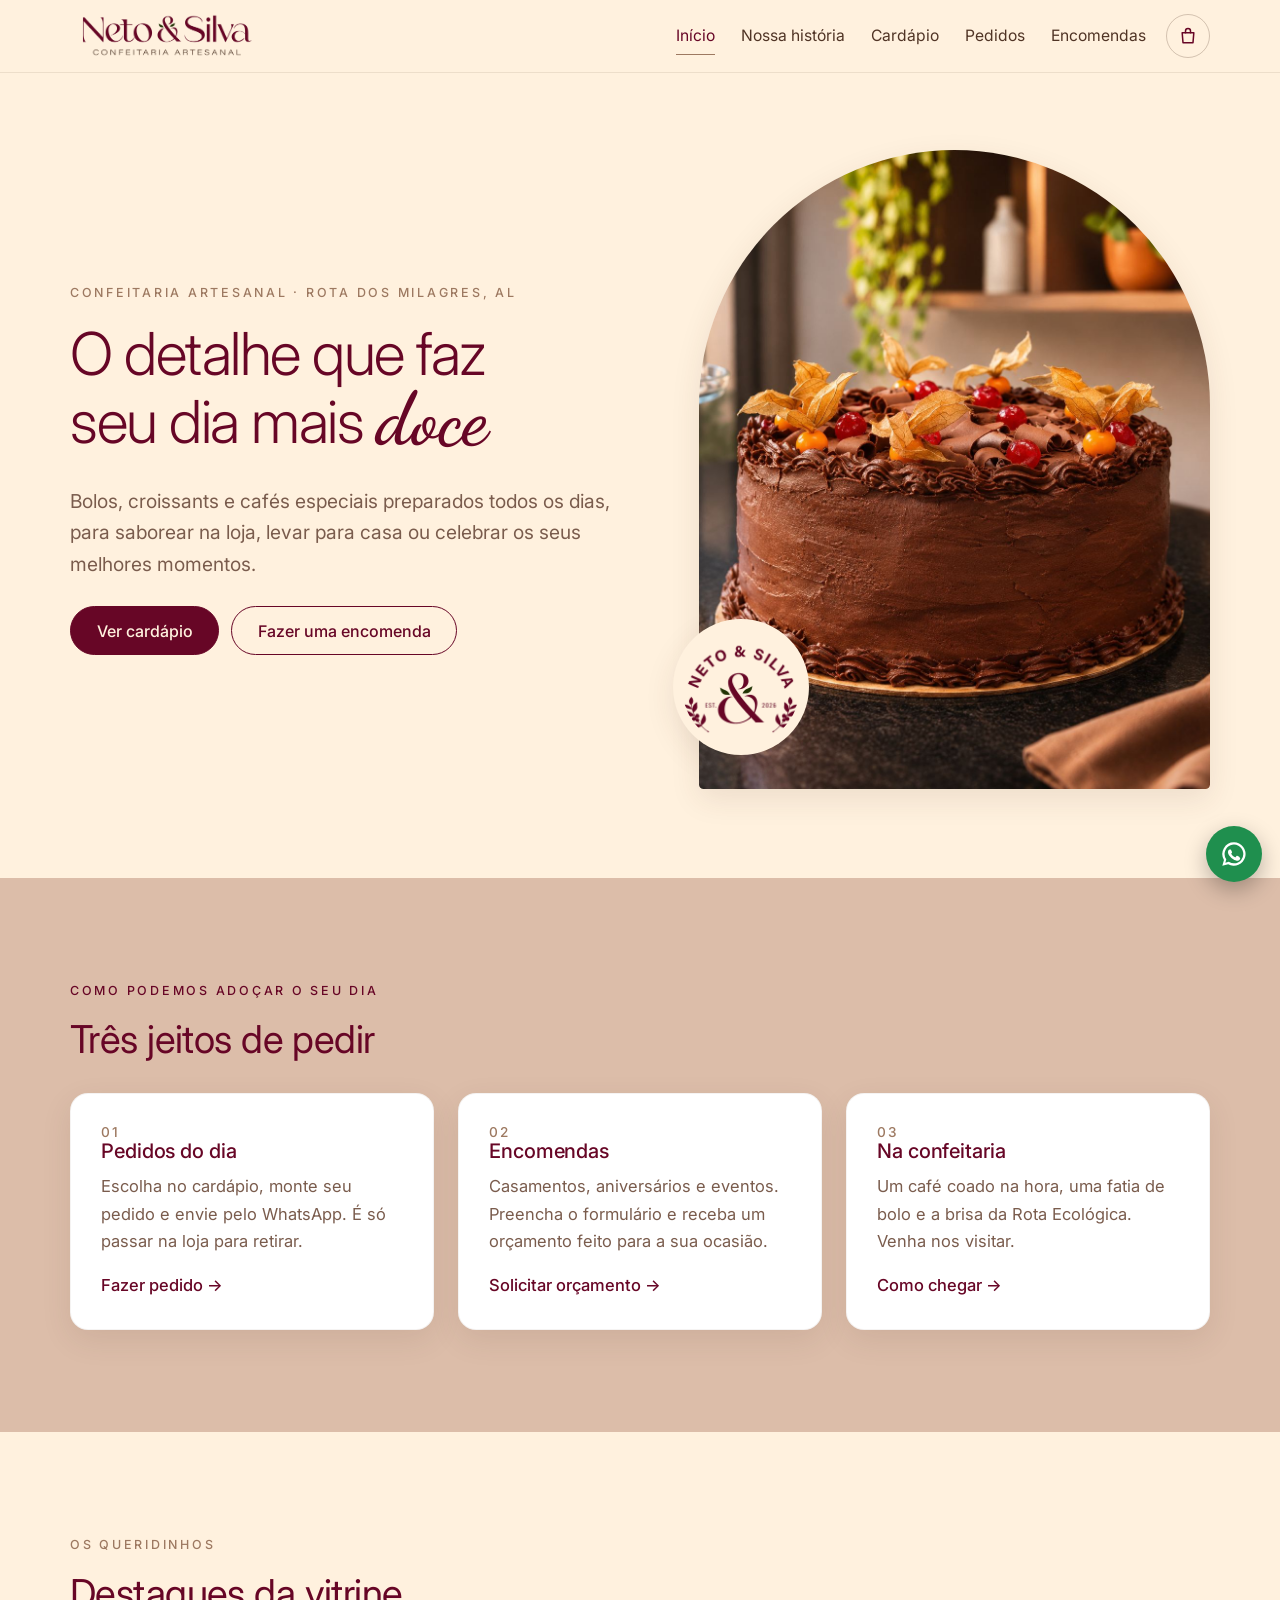
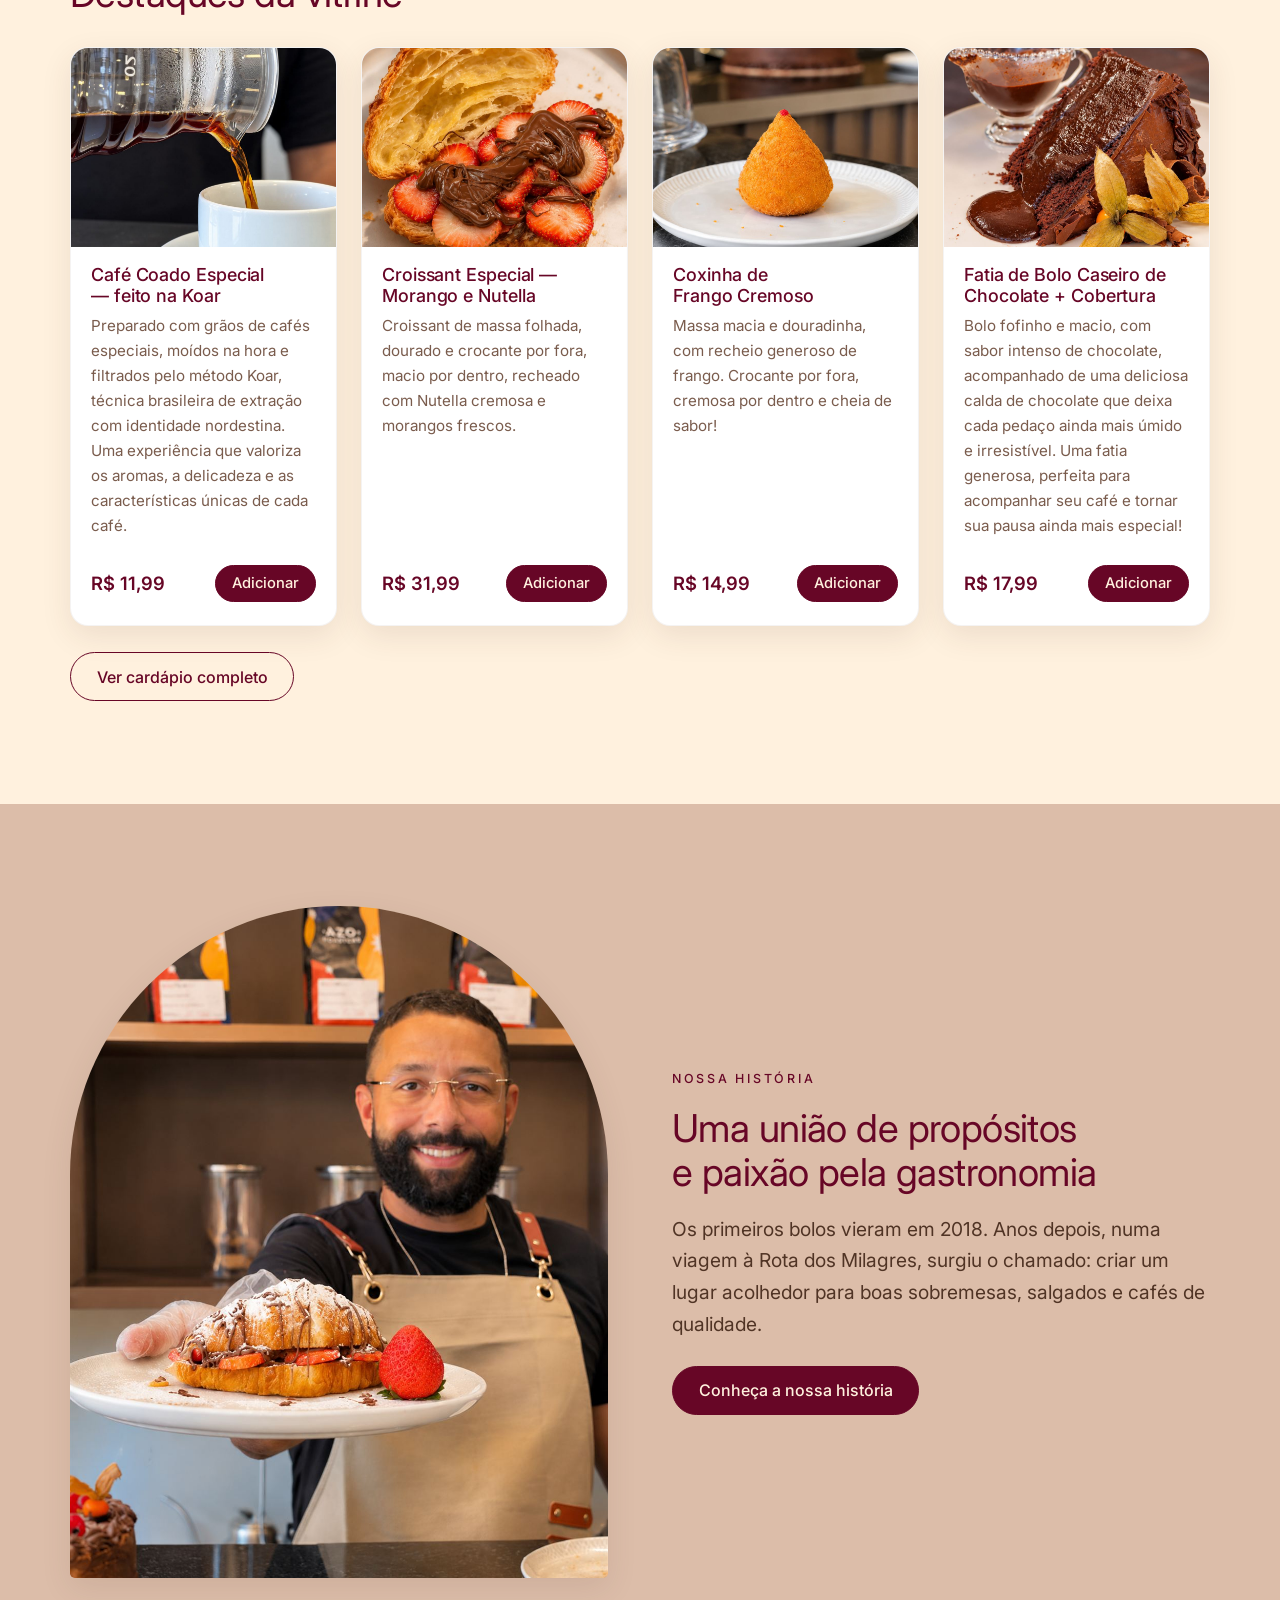
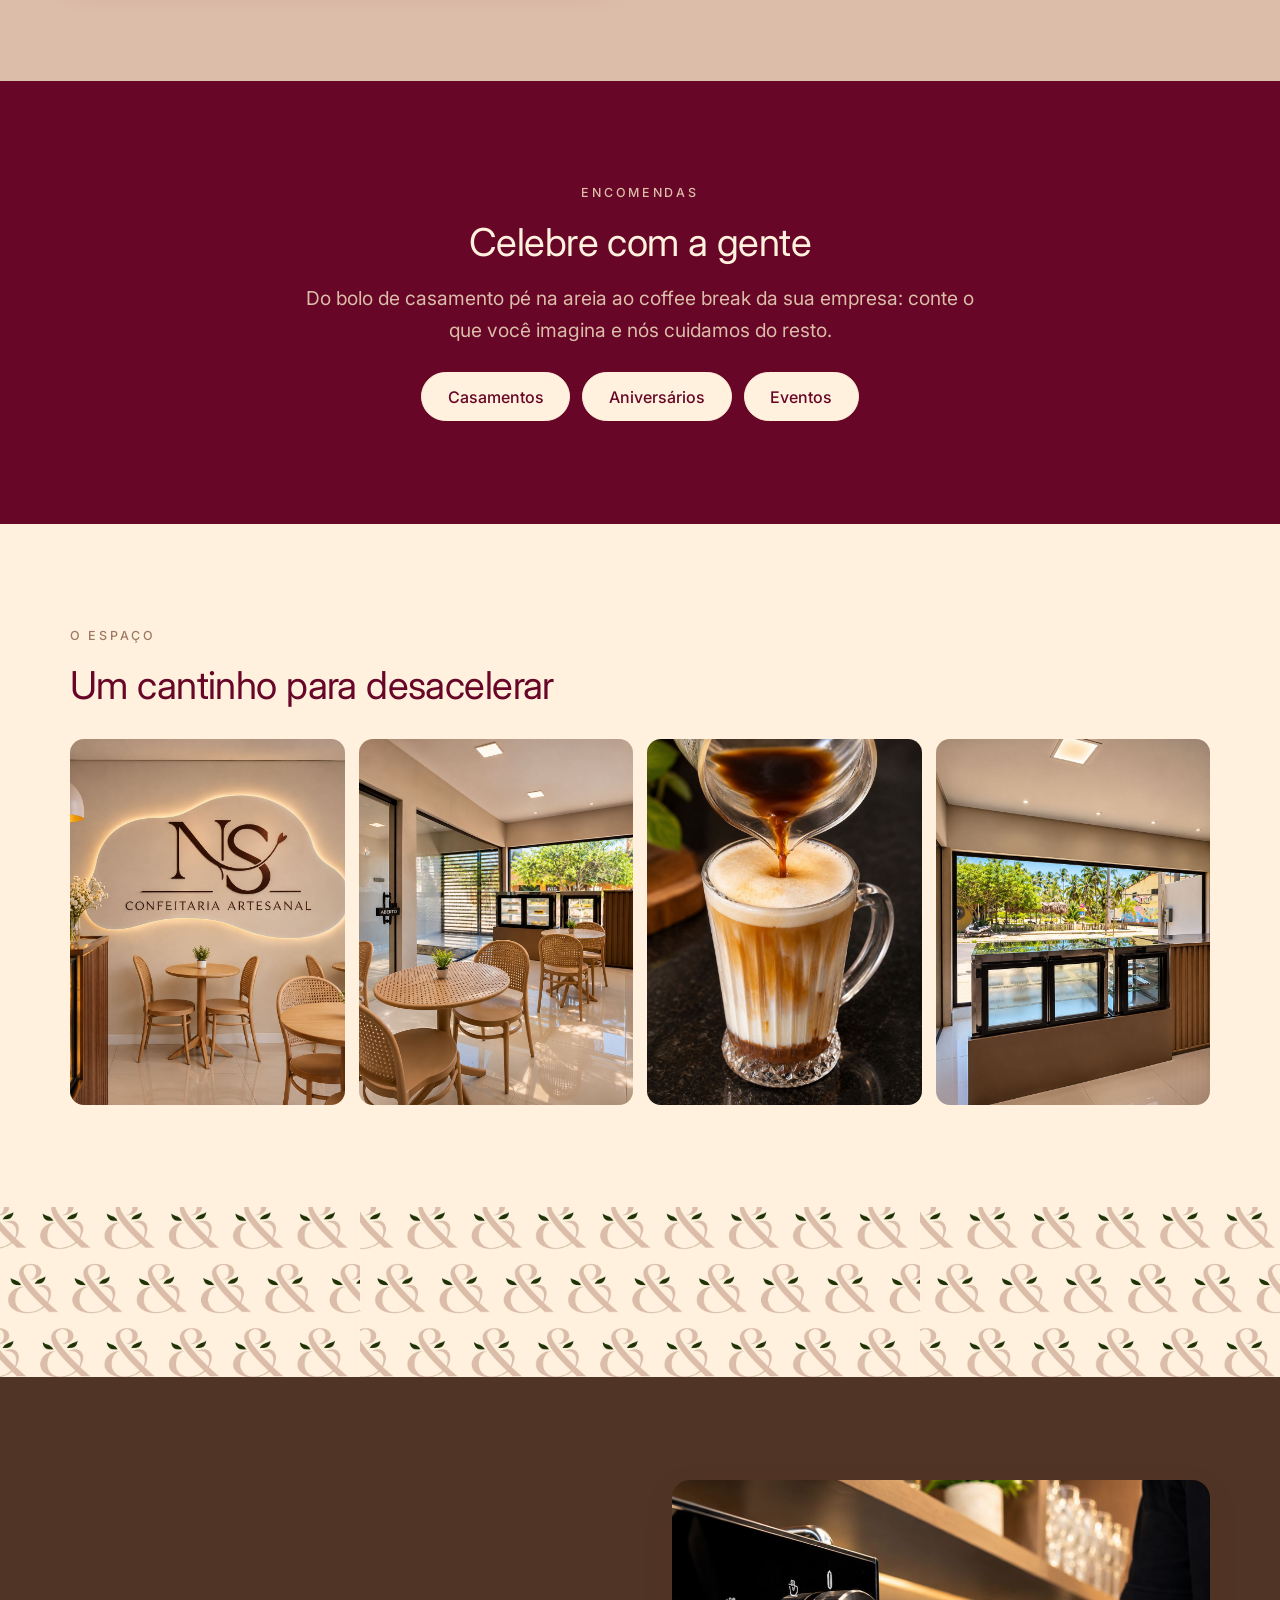
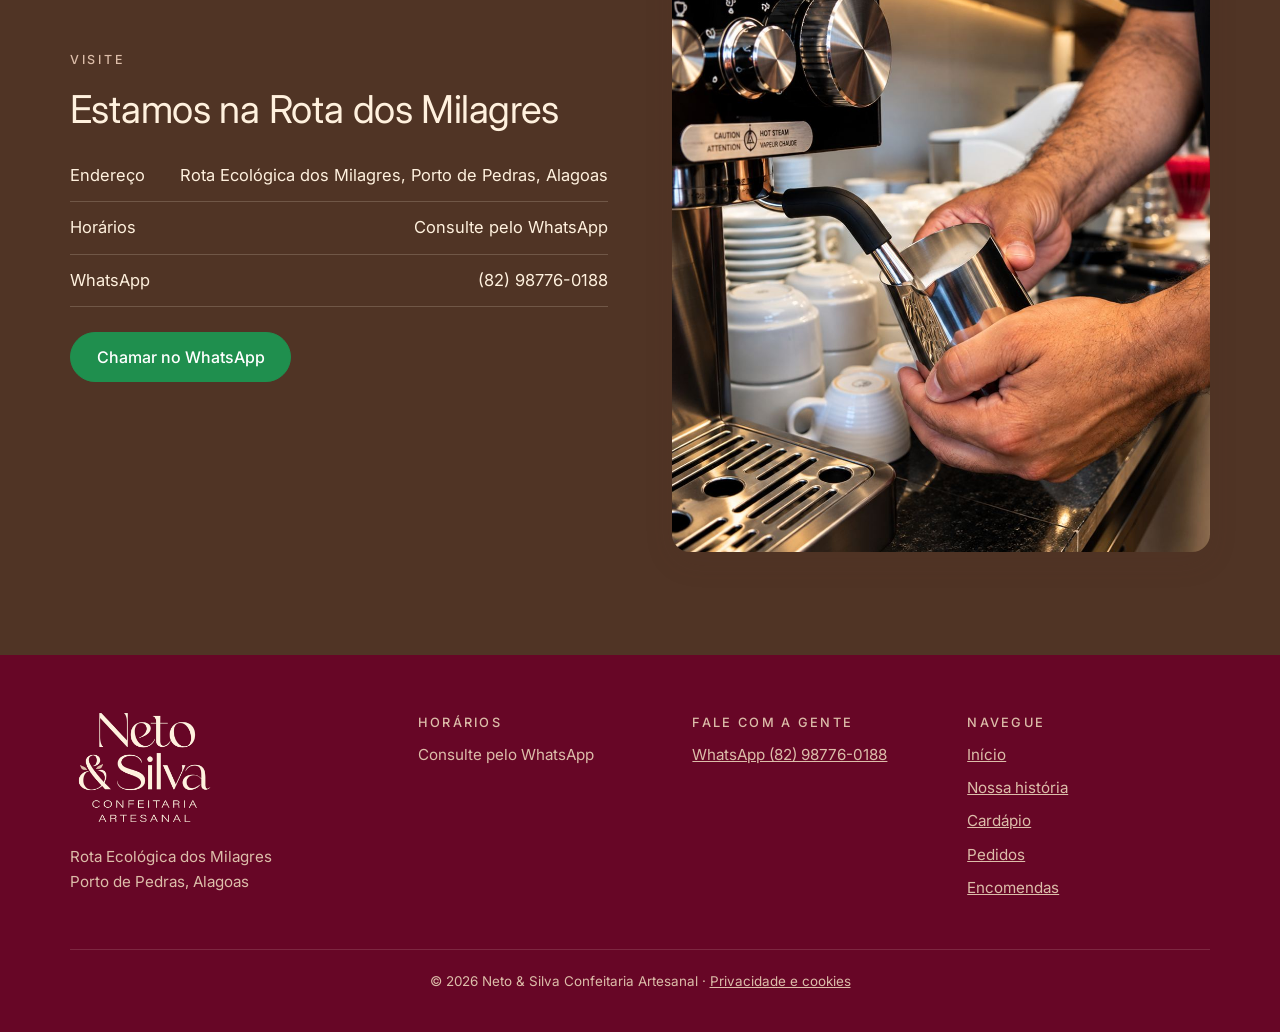
==== commit 169ec5f9: "Atualiza a prévia para a versão em produção (sem MenuDino) Co-Authored-By: Claude Fable 5.2 <noreply" ====
--- a/index.html
+++ b/index.html
@@ -5,7 +5,7 @@
   <meta name="robots" content="noindex, nofollow">
   <meta name="viewport" content="width=device-width, initial-scale=1">
   <title>Neto &amp; Silva — Confeitaria Artesanal na Rota dos Milagres</title>
-  <meta name="description" content="Confeitaria artesanal na Rota Ecológica dos Milagres, Alagoas. Bolos, croissants, cafés especiais, pedidos online e encomendas para casamentos, aniversários e eventos.">
+  <meta name="description" content="Confeitaria artesanal na Rota Ecológica dos Milagres, Alagoas. Bolos, croissants, cafés especiais, pedidos pelo WhatsApp e encomendas para casamentos, aniversários e eventos.">
   <meta property="og:title" content="Neto &amp; Silva — Confeitaria Artesanal">
   <meta property="og:description" content="O detalhe que faz seu dia mais doce. Bolos recheados, salgados e cafés na Rota dos Milagres.">
   <meta property="og:image" content="https://netoesilvaconfeitaria.com.br/assets/img/marca/perfil.png">
@@ -26,7 +26,7 @@
         <div>
           <p class="sobretitulo">Confeitaria artesanal · Rota dos Milagres, AL</p>
           <h1>O detalhe que faz seu dia mais <span class="script">doce</span></h1>
-          <p class="lead">Bolos, croissants e cafés especiais preparados todos os dias, para saborear na loja, receber onde você estiver ou celebrar os seus melhores momentos.</p>
+          <p class="lead">Bolos, croissants e cafés especiais preparados todos os dias, para saborear na loja, levar para casa ou celebrar os seus melhores momentos.</p>
           <div class="botoes">
             <a class="btn" href="cardapio.html">Ver cardápio</a>
             <a class="btn btn--contorno" href="encomendas.html">Fazer uma encomenda</a>
@@ -47,7 +47,7 @@
           <a class="caminho" href="pedidos.html">
             <span class="caminho__num">01</span>
             <h3>Pedidos do dia</h3>
-            <p>Escolha no cardápio e faça seu pedido online em poucos toques. Ele chega direto no balcão da confeitaria.</p>
+            <p>Escolha no cardápio, monte seu pedido e envie pelo WhatsApp. É só passar na loja para retirar.</p>
             <span class="caminho__link">Fazer pedido →</span>
           </a>
           <a class="caminho" href="encomendas.html">
@@ -144,7 +144,9 @@
       const c = NS.config;
       document.getElementById("info-visita").innerHTML =
         `<li><span>Endereço</span><span>${NS.esc(c.endereco.linha1)}, ${NS.esc(c.endereco.linha2)}</span></li>` +
-        c.horarios.map((h) => `<li><span>${NS.esc(h.dias)}</span><span>${NS.esc(h.horas)}</span></li>`).join("") +
+        (c.horarios.length
+          ? c.horarios.map((h) => `<li><span>${NS.esc(h.dias)}</span><span>${NS.esc(h.horas)}</span></li>`).join("")
+          : `<li><span>Horários</span><span>Consulte pelo WhatsApp</span></li>`) +
         `<li><span>WhatsApp</span><span>${NS.esc(c.contato.whatsappExibicao)}</span></li>`;
       const mapa = document.getElementById("link-mapa");
       if (c.endereco.mapaUrl) { mapa.href = c.endereco.mapaUrl; mapa.hidden = false; }
--- a/css/style.css
+++ b/css/style.css
@@ -281,3 +281,6 @@
 .texto-longo { max-width: 760px; }
 .texto-longo h2 { font-size: 1.5rem; margin-top: 1.6em; }
 .rodape__fim a { text-decoration: underline; }
+
+/* Elementos marcados como ocultos nunca aparecem, mesmo com display definido. */
+[hidden] { display: none !important; }
